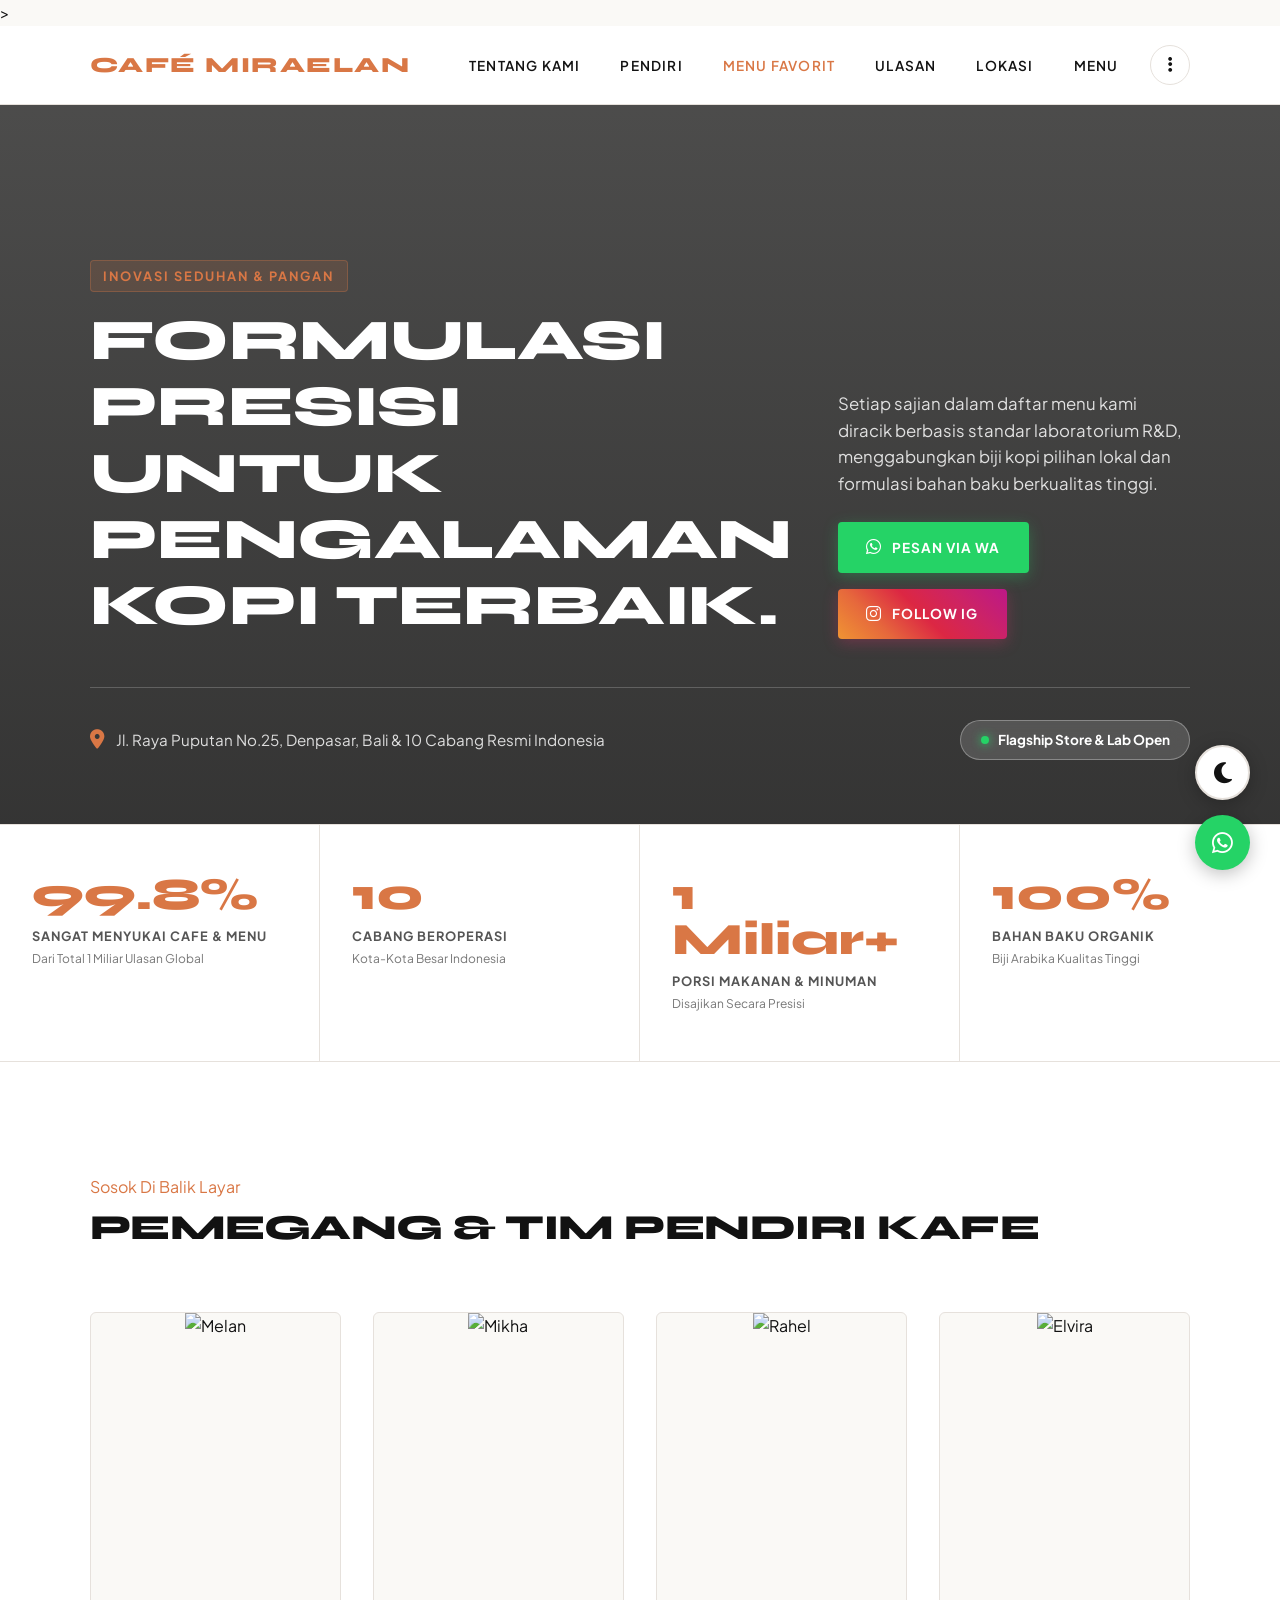
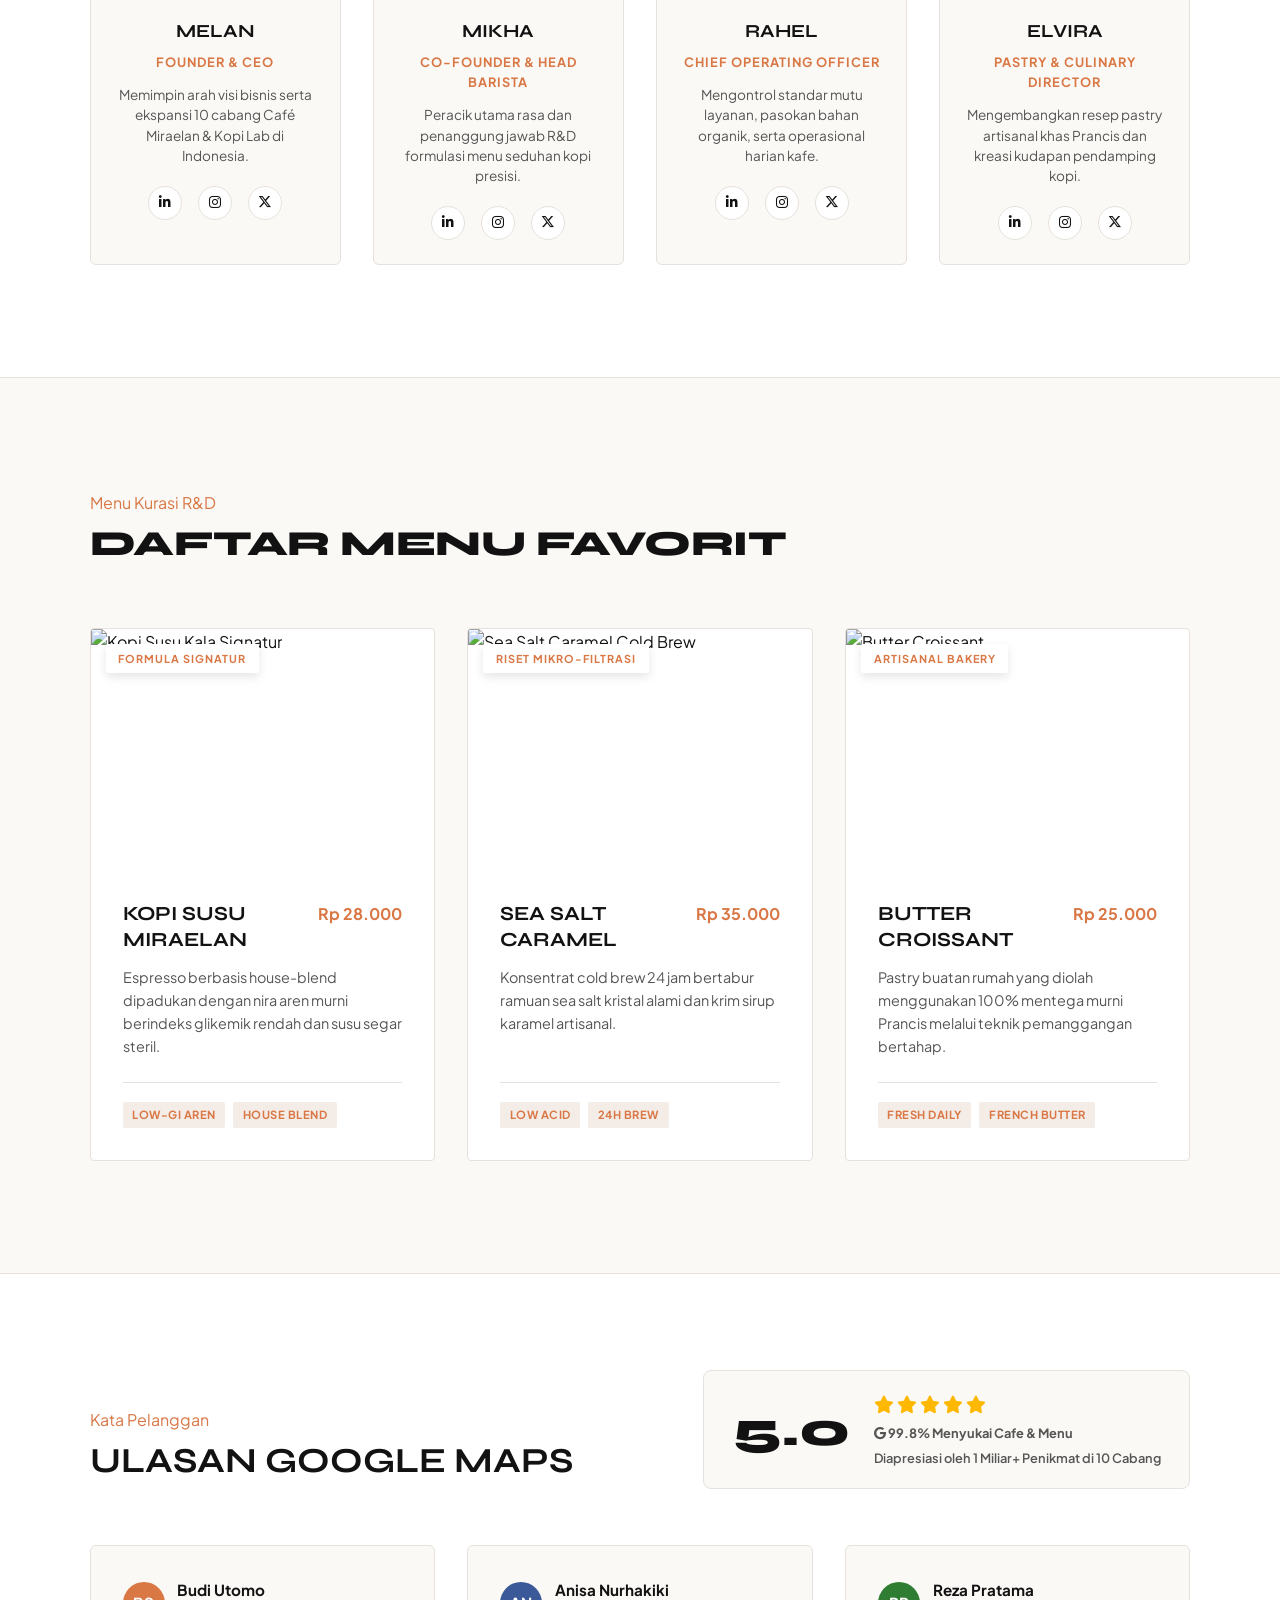
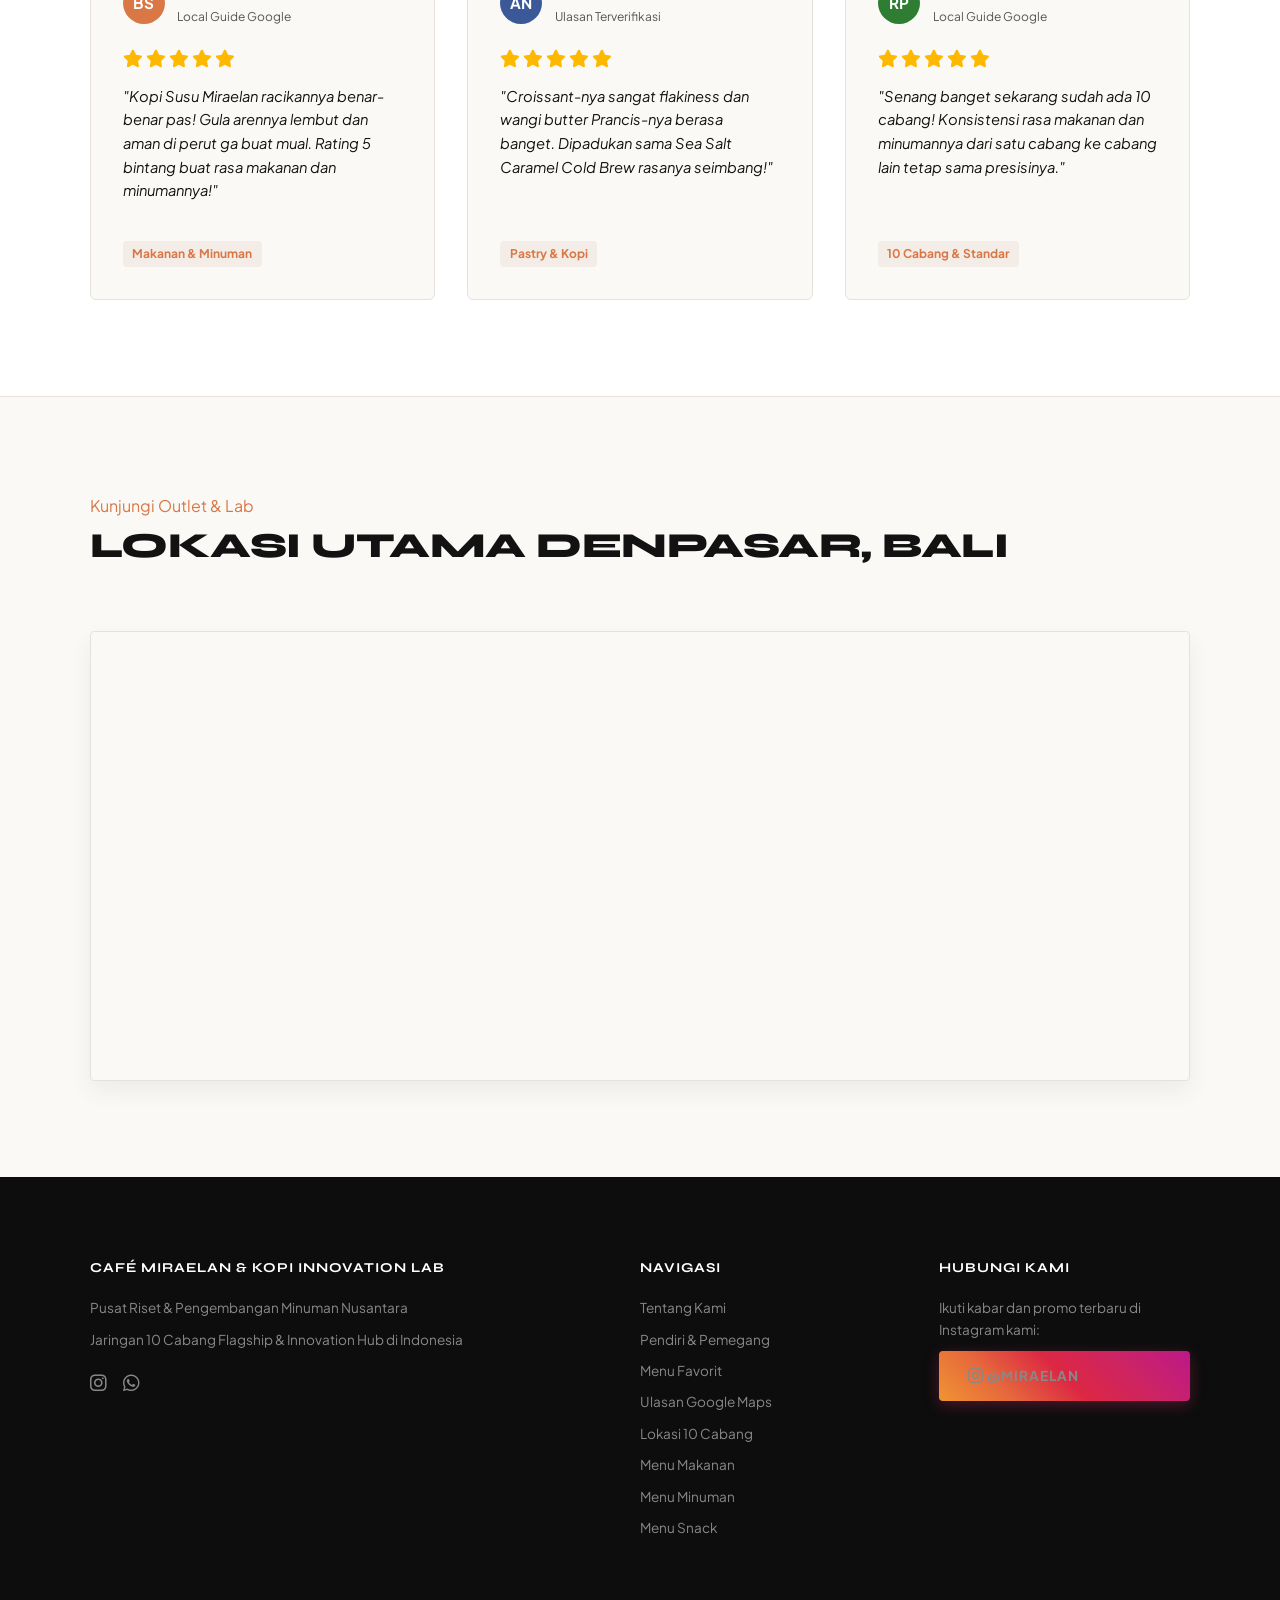
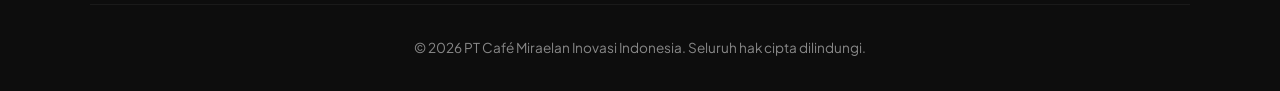
==== index.html @ 660aba0a "Add initial HTML structure for Café Miraelan" ====
<!DOCTYPE html>
<html lang="id">
<head>
    <meta charset="UTF-8">
    <meta name="viewport" content="width=device-width, initial-scale=1.0">
    <title>Menu & Inovasi — Café Miraelan</title>

    <link rel="preconnect" href="https://fonts.googleapis.com">
    <link rel="preconnect" href="https://fonts.gstatic.com" crossorigin>
    <link href="https://fonts.googleapis.com/css2?family=Plus+Jakarta+Sans:wght@400;500;600;700&family=Syne:wght@700;800&display=swap" rel="stylesheet">
    <link rel="stylesheet" href="cafe.css">
    <link rel="stylesheet" href="https://cdnjs.cloudflare.com/ajax/libs/font-awesome/6.4.0/css/all.min.css">

 <style>
 </style>>
       
       <body>
    <div class="floating-container">
        <button class="floating-btn theme-toggle-float" id="themeToggle" aria-label="Ubah Mode Gelap/Terang" title="Mode Gelap/Terang">
            <i class="fa-solid fa-moon" id="themeIcon"></i>
        </button>

        <a href="https://wa.me/6281234567890?text=Halo%20Kala%20%26%20Kopi%20Lab,%20saya%20ingin%20bertanya%20mengenai%20menu%20dan%20layanan." class="floating-btn wa-float" target="_blank" aria-label="Chat WhatsApp" title="WhatsApp Us">
            <i class="fa-brands fa-whatsapp"></i>
        </a>
    </div>

    <nav>
        <div class="logo"><span>Café Miraelan</span></div>
        
        <div class="nav-right-container">
            <ul class="nav-links">
                <li><a href="#about">Tentang Kami</a></li>
                <li><a href="#team">Pendiri</a></li>
                <li><a href="#menu" class="active">Menu Favorit</a></li>
                <li><a href="#reviews">Ulasan</a></li>
                <li><a href="#location">Lokasi</a></li>
                <li><a href="foods.html">Menu</a></li>
            </ul>

            <div class="more-options-wrapper">
                <button class="btn-dots" aria-label="Menu Opsi Tambahan">
                    <i class="fa-solid fa-ellipsis-vertical"></i>
                </button>
                <div class="dropdown-menu">
                    <a href="https://instagram.com/miraelan" target="_blank">
                        <i class="fa-brands fa-instagram" style="color: var(--ig-color);"></i> Instagram Kami
                    </a>
                    <a href="https://wa.me/6281234567890?text=Halo,%20saya%20ingin%20reservasi%20meja." target="_blank">
                        <i class="fa-solid fa-calendar-check"></i> Reservasi Meja
                    </a>
                    <a href="https://wa.me/6281234567890?text=Halo,%20saya%20berminat%20dengan%20info%20kemitraan." target="_blank">
                        <i class="fa-solid fa-handshake"></i> Info Kemitraan
                    </a>
                    <a href="#location">
                        <i class="fa-solid fa-map-location-dot"></i> Petunjuk Arah
                    </a>
                    <a href="https://wa.me/6281234567890?text=Halo,%20saya%20butuh%20bantuan." target="_blank">
                        <i class="fa-brands fa-whatsapp" style="color: var(--wa-color);"></i> Bantuan (WhatsApp)
                    </a>
                </div>
            </div>
        </div>
    </nav>

    <section class="hero-section" id="about">
        <div class="hero-top-content">
            <div class="hero-text-left">
                <span class="tag-label">Inovasi Seduhan & Pangan</span>
                <h1>Formulasi Presisi Untuk Pengalaman Kopi Terbaik.</h1>
            </div>
            <div class="hero-text-right">
                <p>Setiap sajian dalam daftar menu kami diracik berbasis standar laboratorium R&D, menggabungkan biji kopi pilihan lokal dan formulasi bahan baku berkualitas tinggi.</p>
                <div class="hero-action-buttons">
                    <a href="https://wa.me/6281234567890?text=Halo%20miraelan%20%26%20cafe,%20saya%20ingin%20memesan%20atau%20bertanya%20seputar%20menu." target="_blank" class="btn-wa">
                        <i class="fa-brands fa-whatsapp fa-lg"></i> Pesan via WA
                    </a>
                    <a href="https://instagram.com/miraelan" target="_blank" class="btn-ig">
                        <i class="fa-brands fa-instagram fa-lg"></i> Follow IG
                    </a>
                </div>
            </div>
        </div>

        <div class="hero-bottom-bar">
            <div class="hero-location-info">
                <i class="fa-solid fa-location-dot"></i>
                <span>Jl. Raya Puputan No.25, Denpasar, Bali & 10 Cabang Resmi Indonesia</span>
            </div>
            <div class="status-badge">
                <span class="status-dot"></span> Flagship Store & Lab Open
            </div>
        </div>
    </section>

    <!-- STATS BAR -->
    <section class="stats-section">
        <div class="stat-box">
            <div class="stat-number">99.8%</div>
            <div class="stat-label">Sangat Menyukai Cafe & Menu</div>
            <div class="stat-subtext">Dari Total 1 Miliar Ulasan Global</div>
        </div>
        <div class="stat-box">
            <div class="stat-number">10</div>
            <div class="stat-label">Cabang Beroperasi</div>
            <div class="stat-subtext">Kota-Kota Besar Indonesia</div>
        </div>
        <div class="stat-box">
            <div class="stat-number">1 Miliar+</div>
            <div class="stat-label">Porsi Makanan & Minuman</div>
            <div class="stat-subtext">Disajikan Secara Presisi</div>
        </div>
        <div class="stat-box">
            <div class="stat-number">100%</div>
            <div class="stat-label">Bahan Baku Organik</div>
            <div class="stat-subtext">Biji Arabika Kualitas Tinggi</div>
        </div>
    </section>

    <section class="team-section" id="team">
        <div class="section-header">
            <span class="tag-label" style="color:var(--accent-brand);">Sosok Di Balik Layar</span>
            <h2>Pemegang & Tim Pendiri Kafe</h2>
        </div>

        <div class="team-grid">
            <div class="team-card">
                <div class="team-img-wrapper">
                   <img src="https://lh3.googleusercontent.com/d/1PDUPgohkQk0gIFVzy_YN0yIId0u9ODTA" alt="Melan">
                </div>
                <div class="team-info">
                    <h3>Melan</h3>
                    <div class="team-role">Founder & CEO</div>
                    <p class="team-bio">Memimpin arah visi bisnis serta ekspansi 10 cabang Café Miraelan & Kopi Lab di Indonesia.</p>
                    <div class="team-socials">
                        <a href="#" aria-label="LinkedIn"><i class="fa-brands fa-linkedin-in"></i></a>
                        <a href="https://www.instagram.com/st4r_1ann?srtk=Y3JmbThzcjY0czE2" target="_blank" aria-label="Instagram"><i class="fa-brands fa-instagram"></i></a>
                        <a href="#" aria-label="Twitter"><i class="fa-brands fa-x-twitter"></i></a>
                    </div>
                </div>
            </div>

            <div class="team-card">
                <div class="team-img-wrapper">
                    <img src="https://lh3.googleusercontent.com/d/1TwLd3W1vUViE1jjOAXVigXnCChrbwcMU" alt="Mikha">
                </div>
                <div class="team-info">
                    <h3>Mikha</h3>
                    <div class="team-role">Co-Founder & Head Barista</div>
                    <p class="team-bio">Peracik utama rasa dan penanggung jawab R&D formulasi menu seduhan kopi presisi.</p>
                    <div class="team-socials">
                        <a href="#" aria-label="LinkedIn"><i class="fa-brands fa-linkedin-in"></i></a>
                        <a href="https://www.instagram.com/mikha_lethizia?mdxt=MTZrcTJkb21zYjBlZQ==" target="_blank" aria-label="Instagram"><i class="fa-brands fa-instagram"></i></a>
                        <a href="#" aria-label="Twitter"><i class="fa-brands fa-x-twitter"></i></a>
                    </div>
                </div>
            </div>

            <div class="team-card">
                <div class="team-img-wrapper">
                    <img src="https://lh3.googleusercontent.com/d/1d4FSAO7X0Qs5KUKuJMWf9IGuS--32dVZ" alt="Rahel">
                </div>
                <div class="team-info">
                    <h3>Rahel</h3>
                    <div class="team-role">Chief Operating Officer</div>
                    <p class="team-bio">Mengontrol standar mutu layanan, pasokan bahan organik, serta operasional harian kafe.</p>
                    <div class="team-socials">
                        <a href="#" aria-label="LinkedIn"><i class="fa-brands fa-linkedin-in"></i></a>
                        <a href="https://www.instagram.com/rachel_a.a?vrfl=MWhzc2VuaDA2aWg1OQ==" target="_blank" aria-label="Instagram"><i class="fa-brands fa-instagram"></i></a>
                        <a href="#" aria-label="Twitter"><i class="fa-brands fa-x-twitter"></i></a>
                    </div>
                </div>
            </div>

            <div class="team-card">
                <div class="team-img-wrapper">
                    <img src="https://lh3.googleusercontent.com/d/1xRf4KcVog4nuaSYYSrbopZs-MMJX8otW" alt="Elvira">
                </div>
                <div class="team-info">
                    <h3>Elvira</h3>
                    <div class="team-role">Pastry & Culinary Director</div>
                    <p class="team-bio">Mengembangkan resep pastry artisanal khas Prancis dan kreasi kudapan pendamping kopi.</p>
                    <div class="team-socials">
                        <a href="#" aria-label="LinkedIn"><i class="fa-brands fa-linkedin-in"></i></a>
                        <a href="https://www.instagram.com/elvragvnni_?cplk=dXlhMTVucjlhbXcx" target="_blank" aria-label="Instagram"><i class="fa-brands fa-instagram"></i></a>
                        <a href="#" aria-label="Twitter"><i class="fa-brands fa-x-twitter"></i></a>
                    </div>
                </div>
            </div>
        </div>
    </section>

    <section class="menu-section" id="menu">
        <div class="section-header">
            <span class="tag-label" style="color:var(--accent-brand);">Menu Kurasi R&D</span>
            <h2>Daftar Menu Favorit</h2>
        </div>

        <div class="menu-grid">
            <div class="menu-card">
                <div class="menu-img-box">
                    <span class="badge-innovation">Formula Signatur</span>
                    <img src="https://images.unsplash.com/photo-1541167760496-1628856ab772?auto=format&fit=crop&w=600&q=80" alt="Kopi Susu Kala Signatur">
                </div>
                <div class="menu-body">
                    <div class="menu-title-row">
                        <h3>Kopi Susu miraelan</h3>
                        <span class="menu-price">Rp 28.000</span>
                    </div>
                    <p class="menu-desc">Espresso berbasis house-blend dipadukan dengan nira aren murni berindeks glikemik rendah dan susu segar steril.</p>
                    <div class="menu-tags">
                        <span class="tag-pill">Low-GI Aren</span>
                        <span class="tag-pill">House Blend</span>
                    </div>
                </div>
            </div>

            <div class="menu-card">
                <div class="menu-img-box">
                    <span class="badge-innovation">Riset Mikro-Filtrasi</span>
                    <img src="https://images.unsplash.com/photo-1517701604599-bb29b565090c?auto=format&fit=crop&w=600&q=80" alt="Sea Salt Caramel Cold Brew">
                </div>
                <div class="menu-body">
                    <div class="menu-title-row">
                        <h3>Sea Salt Caramel</h3>
                        <span class="menu-price">Rp 35.000</span>
                    </div>
                    <p class="menu-desc">Konsentrat cold brew 24 jam bertabur ramuan sea salt kristal alami dan krim sirup karamel artisanal.</p>
                    <div class="menu-tags">
                        <span class="tag-pill">Low Acid</span>
                        <span class="tag-pill">24h Brew</span>
                    </div>
                </div>
            </div>

            <div class="menu-card">
                <div class="menu-img-box">
                    <span class="badge-innovation">Artisanal Bakery</span>
                    <img src="https://images.unsplash.com/photo-1555507036-ab1f4038808a?auto=format&fit=crop&w=600&q=80" alt="Butter Croissant">
                </div>
                <div class="menu-body">
                    <div class="menu-title-row">
                        <h3>Butter Croissant</h3>
                        <span class="menu-price">Rp 25.000</span>
                    </div>
                    <p class="menu-desc">Pastry buatan rumah yang diolah menggunakan 100% mentega murni Prancis melalui teknik pemanggangan bertahap.</p>
                    <div class="menu-tags">
                        <span class="tag-pill">Fresh Daily</span>
                        <span class="tag-pill">French Butter</span>
                    </div>
                </div>
            </div>
        </div>
    </section>

    <section class="reviews-section" id="reviews">
        <div class="reviews-header">
            <div>
                <span class="tag-label" style="color:var(--accent-brand);">Kata Pelanggan</span>
                <h2 style="font-family: var(--font-heading); font-size: 2.2rem; text-transform: uppercase;">Ulasan Google Maps</h2>
            </div>

            <div class="gmaps-score-card">
                <div class="gmaps-score">5.0</div>
                <div class="gmaps-details">
                    <div class="stars-gold">
                        <i class="fa-solid fa-star"></i>
                        <i class="fa-solid fa-star"></i>
                        <i class="fa-solid fa-star"></i>
                        <i class="fa-solid fa-star"></i>
                        <i class="fa-solid fa-star"></i>
                    </div>
                    <span><i class="fa-brands fa-google"></i> <b>99.8% Menyukai Cafe & Menu</b></span>
                    <span>Diapresiasi oleh 1 Miliar+ Penikmat di 10 Cabang</span>
                </div>
            </div>
        </div>

        <div class="reviews-grid">
            <div class="review-card">
                <div class="review-top">
                    <div class="reviewer-info">
                        <div class="reviewer-avatar">BS</div>
                        <div class="reviewer-meta">
                            <h4>Budi Utomo</h4>
                            <span>Local Guide Google</span>
                        </div>
                    </div>
                    <div class="stars-gold" style="margin-bottom: 0.8rem;">
                        <i class="fa-solid fa-star"></i>
                        <i class="fa-solid fa-star"></i>
                        <i class="fa-solid fa-star"></i>
                        <i class="fa-solid fa-star"></i>
                        <i class="fa-solid fa-star"></i>
                    </div>
                    <p class="review-text">"Kopi Susu Miraelan racikannya benar-benar pas! Gula arennya lembut dan aman di perut ga buat mual. Rating 5 bintang buat rasa makanan dan minumannya!"</p>
                </div>
                <div>
                    <span class="review-tag">Makanan & Minuman</span>
                </div>
            </div>

            <div class="review-card">
                <div class="review-top">
                    <div class="reviewer-info">
                        <div class="reviewer-avatar" style="background-color: #3B5998;">AN</div>
                        <div class="reviewer-meta">
                            <h4>Anisa Nurhakiki</h4>
                            <span>Ulasan Terverifikasi</span>
                        </div>
                    </div>
                    <div class="stars-gold" style="margin-bottom: 0.8rem;">
                        <i class="fa-solid fa-star"></i>
                        <i class="fa-solid fa-star"></i>
                        <i class="fa-solid fa-star"></i>
                        <i class="fa-solid fa-star"></i>
                        <i class="fa-solid fa-star"></i>
                    </div>
                    <p class="review-text">"Croissant-nya sangat flakiness dan wangi butter Prancis-nya berasa banget. Dipadukan sama Sea Salt Caramel Cold Brew rasanya seimbang!"</p>
                </div>
                <div>
                    <span class="review-tag">Pastry & Kopi</span>
                </div>
            </div>

            <div class="review-card">
                <div class="review-top">
                    <div class="reviewer-info">
                        <div class="reviewer-avatar" style="background-color: #2E7D32;">RP</div>
                        <div class="reviewer-meta">
                            <h4>Reza Pratama</h4>
                            <span>Local Guide Google</span>
                        </div>
                    </div>
                    <div class="stars-gold" style="margin-bottom: 0.8rem;">
                        <i class="fa-solid fa-star"></i>
                        <i class="fa-solid fa-star"></i>
                        <i class="fa-solid fa-star"></i>
                        <i class="fa-solid fa-star"></i>
                        <i class="fa-solid fa-star"></i>
                    </div>
                    <p class="review-text">"Senang banget sekarang sudah ada 10 cabang! Konsistensi rasa makanan dan minumannya dari satu cabang ke cabang lain tetap sama presisinya."</p>
                </div>
                <div>
                    <span class="review-tag">10 Cabang & Standar</span>
                </div>
            </div>
        </div>
    </section>

    <section class="location-section" id="location">
        <div class="section-header">
            <span class="tag-label" style="color:var(--accent-brand);">Kunjungi Outlet & Lab</span>
            <h2>Lokasi Utama Denpasar, Bali</h2>
        </div>
        <div class="map-wrapper">
            <iframe 
                src="https://www.google.com/maps/embed?pb=!1m18!1m12!1m3!1d3944.2587563821045!2d115.22384117592474!3d-8.666938288214156!2m3!1f0!2f0!3f0!3m2!1i1024!2i768!4f13.1!3m3!1m2!1s0x2dd2409053335555%3A0x6b87d9efae772183!2sJl.%20Raya%20Puputan%20No.25%2C%20Dangin%20Puri%20Klod%2C%20Kec.%20Denpasar%20Tim.%2C%20Kota%20Denpasar%2C%20Bali!5e0!3m2!1sid!2sid!4v1700000000000!5m2!1sid!2sid" 
                allowfullscreen="" 
                loading="lazy" 
                referrerpolicy="no-referrer-when-downgrade">
            </iframe>
        </div>
    </section>

    <footer>
        <div class="footer-grid">
            <div class="footer-col">
                <h4>Café Miraelan & Kopi Innovation Lab</h4>
                <p>Pusat Riset & Pengembangan Minuman Nusantara</p>
                <p>Jaringan 10 Cabang Flagship & Innovation Hub di Indonesia</p>
                <div class="footer-socials">
                    <a href="https://instagram.com/Miraelan" target="_blank" aria-label="Instagram"><i class="fa-brands fa-instagram"></i></a>
                    <a href="https://wa.me/6281234567890" target="_blank" aria-label="WhatsApp"><i class="fa-brands fa-whatsapp"></i></a>
                </div>
            </div>
            <div class="footer-col">
                <h4>Navigasi</h4>
                <a href="#about">Tentang Kami</a>
                <a href="#team">Pendiri & Pemegang</a>
                <a href="#menu">Menu Favorit</a>
                <a href="#reviews">Ulasan Google Maps</a>
                <a href="#location">Lokasi 10 Cabang</a>
                <a href="foods.html">Menu Makanan</a>
                <a href="drink.html">Menu Minuman</a>
                <a href="snack.html">Menu Snack</a>
            </div>
            <div class="footer-col">
                <h4>Hubungi Kami</h4>
                <p>Ikuti kabar dan promo terbaru di Instagram kami:</p>
                <a href="https://instagram.com/Miraelan" target="_blank" class="btn-ig" style="margin-top: 0.5rem;">
                    <i class="fa-brands fa-instagram fa-lg"></i> @Miraelan
                </a>
            </div>
        </div>
        <div class="copyright">
            &copy; 2026 PT Café Miraelan Inovasi Indonesia. Seluruh hak cipta dilindungi.
        </div>
    </footer>

    <script>
        const themeToggleBtn = document.getElementById('themeToggle');
        const themeIcon = document.getElementById('themeIcon');
        
        const currentTheme = localStorage.getItem('theme');

        if (currentTheme === 'dark') {
            document.documentElement.setAttribute('data-theme', 'dark');
            themeIcon.classList.remove('fa-moon');
            themeIcon.classList.add('fa-sun');
        }

        themeToggleBtn.addEventListener('click', () => {
            let theme = document.documentElement.getAttribute('data-theme');
            
            if (theme === 'dark') {
                document.documentElement.removeAttribute('data-theme');
                localStorage.setItem('theme', 'light');
                themeIcon.classList.remove('fa-sun');
                themeIcon.classList.add('fa-moon');
            } else {
                document.documentElement.setAttribute('data-theme', 'dark');
                localStorage.setItem('theme', 'dark');
                themeIcon.classList.remove('fa-moon');
                themeIcon.classList.add('fa-sun');
            }
        });
    </script>
</body>
</html>
---- cafe.css ----
* {
            margin: 0;
            padding: 0;
            box-sizing: border-box;
        }

        :root {
            --bg-light: #FAF9F6;
            --bg-white: #FFFFFF;
            --text-dark: #121212;
            --text-muted: #555555;
            --accent-brand: #D97745;
            --accent-soft: #F4ECE7;
            --border-color: #E6E1DC;
            --star-gold: #FFB800;
            --wa-color: #25D366;
            --wa-hover: #1DA851;
            --ig-color: #E1306C;
            --card-shadow: rgba(0,0,0,0.06);
            --font-heading: 'Syne', sans-serif;
            --font-body: 'Plus Jakarta Sans', sans-serif;
        }

        [data-theme="dark"] {
            --bg-light: #121212;
            --bg-white: #1E1E1E;
            --text-dark: #F5F5F5;
            --text-muted: #AAAAAA;
            --accent-brand: #E08552;
            --accent-soft: #2D231F;
            --border-color: #2E2E2E;
            --card-shadow: rgba(0,0,0,0.4);
        }

        body {
            background-color: var(--bg-light);
            color: var(--text-dark);
            font-family: var(--font-body);
            line-height: 1.6;
            scroll-behavior: smooth;
            -webkit-font-smoothing: antialiased;
            transition: background-color 0.4s ease, color 0.4s ease;
        }

        nav {
            display: flex;
            justify-content: space-between;
            align-items: center;
            padding: 1.2rem 7%;
            background: var(--bg-white);
            backdrop-filter: blur(10px);
            position: sticky;
            top: 0;
            z-index: 1000;
            border-bottom: 1px solid var(--border-color);
            transition: background-color 0.4s ease, border-color 0.4s ease;
        }

        .logo {
            font-family: var(--font-heading);
            font-size: 1.35rem;
            font-weight: 800;
            letter-spacing: 1.5px;
            color: var(--text-dark);
            text-transform: uppercase;
        }

        .logo span {
            color: var(--accent-brand);
        }

        .nav-right-container {
            display: flex;
            align-items: center;
            gap: 2rem;
        }

        .nav-links {
            display: flex;
            list-style: none;
            gap: 2.5rem;
        }

        .nav-links a {
            text-decoration: none;
            color: var(--text-dark);
            font-size: 0.85rem;
            font-weight: 600;
            text-transform: uppercase;
            letter-spacing: 1.2px;
            transition: color 0.3s ease;
        }

        .nav-links a.active, .nav-links a:hover {
            color: var(--accent-brand);
        }

        .more-options-wrapper {
            position: relative;
            display: inline-block;
        }

        .btn-dots {
            background: transparent;
            border: 1px solid var(--border-color);
            width: 40px;
            height: 40px;
            border-radius: 50%;
            cursor: pointer;
            display: flex;
            align-items: center;
            justify-content: center;
            font-size: 1.1rem;
            color: var(--text-dark);
            transition: all 0.3s ease;
        }

        .btn-dots:hover, .more-options-wrapper:hover .btn-dots {
            background-color: var(--accent-soft);
            color: var(--accent-brand);
            border-color: var(--accent-brand);
        }

        .dropdown-menu {
            display: none;
            position: absolute;
            right: 0;
            top: 50px;
            background-color: var(--bg-white);
            min-width: 220px;
            box-shadow: 0 10px 30px var(--card-shadow);
            border: 1px solid var(--border-color);
            border-radius: 6px;
            z-index: 1001;
            padding: 0.5rem 0;
        }

        .more-options-wrapper:hover .dropdown-menu {
            display: block;
        }

        .dropdown-menu a {
            color: var(--text-dark);
            padding: 0.75rem 1.25rem;
            text-decoration: none;
            display: flex;
            align-items: center;
            gap: 0.75rem;
            font-size: 0.85rem;
            font-weight: 600;
            transition: background 0.2s ease;
        }

        .dropdown-menu a:hover {
            background-color: var(--accent-soft);
            color: var(--accent-brand);
        }

        .hero-section {
            position: relative;
            min-height: 80vh;
            display: flex;
            flex-direction: column;
            justify-content: space-between;
            padding: 6rem 7% 4rem;
            background: linear-gradient(180deg, rgba(18, 18, 18, 0.75) 0%, rgba(18, 18, 18, 0.85) 100%), 
                        url('https://images.unsplash.com/photo-1554118811-1e0d58224f24?auto=format&fit=crop&w=1920&q=80') center/cover no-repeat;
            color: #FFFFFF;
            border-bottom: 1px solid var(--border-color);
        }

        .hero-top-content {
            display: flex;
            justify-content: space-between;
            align-items: flex-end;
            gap: 3rem;
            margin-top: auto;
            margin-bottom: 3rem;
        }

        .hero-text-left {
            max-width: 700px;
        }

        .hero-text-left .tag-label {
            display: inline-block;
            font-size: 0.8rem;
            font-weight: 700;
            text-transform: uppercase;
            letter-spacing: 2px;
            color: var(--accent-brand);
            margin-bottom: 1rem;
            background: rgba(217, 119, 69, 0.15);
            padding: 0.3rem 0.8rem;
            border-radius: 4px;
            border: 1px solid rgba(217, 119, 69, 0.3);
        }

        .hero-text-left h1 {
            font-family: var(--font-heading);
            font-size: clamp(2.4rem, 4.5vw, 4rem);
            font-weight: 800;
            line-height: 1.15;
            text-transform: uppercase;
            letter-spacing: -0.5px;
            color: #FFFFFF;
        }

        .hero-text-right {
            max-width: 420px;
            display: flex;
            flex-direction: column;
            align-items: flex-start;
            gap: 1.5rem;
        }

        .hero-text-right p {
            color: #E0E0E0;
            font-size: 1.05rem;
            line-height: 1.6;
        }

        .hero-action-buttons {
            display: flex;
            gap: 1rem;
            flex-wrap: wrap;
        }

        .hero-bottom-bar {
            display: flex;
            justify-content: space-between;
            align-items: center;
            border-top: 1px solid rgba(255, 255, 255, 0.2);
            padding-top: 2rem;
        }

        .hero-location-info {
            display: flex;
            align-items: center;
            gap: 0.8rem;
            font-size: 0.95rem;
            color: #DDDDDD;
        }

        .hero-location-info i {
            color: var(--accent-brand);
            font-size: 1.2rem;
        }

        .status-badge {
            background: rgba(255, 255, 255, 0.15);
            backdrop-filter: blur(8px);
            border: 1px solid rgba(255, 255, 255, 0.3);
            color: #FFFFFF;
            padding: 0.5rem 1.2rem;
            border-radius: 50px;
            font-size: 0.85rem;
            font-weight: 700;
            display: flex;
            align-items: center;
            gap: 0.6rem;
        }

        .status-dot {
            width: 8px;
            height: 8px;
            background-color: var(--wa-color);
            border-radius: 50%;
            box-shadow: 0 0 10px var(--wa-color);
        }

        .stats-section {
            display: grid;
            grid-template-columns: repeat(4, 1fr);
            background: var(--bg-white);
            border-bottom: 1px solid var(--border-color);
            transition: background-color 0.4s ease;
        }

        .stat-box {
            padding: 3rem 2rem;
            border-right: 1px solid var(--border-color);
        }

        .stat-box:last-child {
            border-right: none;
        }

        .stat-number {
            font-family: var(--font-heading);
            font-size: 2.8rem;
            font-weight: 800;
            color: var(--accent-brand);
            line-height: 1;
            margin-bottom: 0.5rem;
        }

        .stat-label {
            font-size: 0.8rem;
            color: var(--text-muted);
            font-weight: 700;
            text-transform: uppercase;
            letter-spacing: 1px;
        }

        .stat-subtext {
            font-size: 0.75rem;
            color: var(--text-muted);
            margin-top: 0.2rem;
            opacity: 0.8;
        }

        .team-section {
            padding: 7rem 7%;
            background: var(--bg-white);
            border-bottom: 1px solid var(--border-color);
            transition: background-color 0.4s ease;
        }

        .team-grid {
            display: grid;
            grid-template-columns: repeat(4, 1fr);
            gap: 2rem;
        }

        .team-card {
            background: var(--bg-light);
            border: 1px solid var(--border-color);
            border-radius: 6px;
            overflow: hidden;
            transition: all 0.3s ease;
            text-align: center;
        }

        .team-card:hover {
            transform: translateY(-5px);
            box-shadow: 0 15px 30px var(--card-shadow);
            border-color: var(--accent-brand);
        }

        .team-img-wrapper {
            width: 100%;
            height: 280px;
            overflow: hidden;
            position: relative;
        }

        .team-img-wrapper img {
            width: 100%;
            height: 100%;
            object-fit: cover;
            transition: transform 0.4s ease;
        }

        .team-card:hover .team-img-wrapper img {
            transform: scale(1.05);
        }

        .team-info {
            padding: 1.5rem;
        }

        .team-info h3 {
            font-family: var(--font-heading);
            font-size: 1.15rem;
            font-weight: 700;
            text-transform: uppercase;
            margin-bottom: 0.3rem;
        }

        .team-role {
            font-size: 0.8rem;
            font-weight: 700;
            color: var(--accent-brand);
            text-transform: uppercase;
            letter-spacing: 1px;
            margin-bottom: 0.8rem;
        }

        .team-bio {
            font-size: 0.85rem;
            color: var(--text-muted);
            line-height: 1.5;
            margin-bottom: 1.2rem;
        }

        .team-socials {
            display: flex;
            justify-content: center;
            gap: 1rem;
        }

        .team-socials a {
            width: 34px;
            height: 34px;
            border-radius: 50%;
            background: var(--bg-white);
            border: 1px solid var(--border-color);
            color: var(--text-dark);
            display: flex;
            align-items: center;
            justify-content: center;
            font-size: 0.85rem;
            text-decoration: none;
            transition: all 0.3s ease;
        }

        .team-socials a:hover {
            background: var(--accent-brand);
            color: #FFFFFF;
            border-color: var(--accent-brand);
        }

        .menu-section {
            padding: 7rem 7%;
        }

        .section-header {
            margin-bottom: 3.5rem;
        }

        .section-header h2 {
            font-family: var(--font-heading);
            font-size: 2.2rem;
            text-transform: uppercase;
            letter-spacing: -0.5px;
            font-weight: 800;
        }

        .menu-grid {
            display: grid;
            grid-template-columns: repeat(3, 1fr);
            gap: 2rem;
        }

        .menu-card {
            background: var(--bg-white);
            border: 1px solid var(--border-color);
            border-radius: 4px;
            overflow: hidden;
            display: flex;
            flex-direction: column;
            transition: all 0.3s ease;
        }

        .menu-card:hover {
            transform: translateY(-5px);
            box-shadow: 0 15px 30px var(--card-shadow);
            border-color: var(--accent-brand);
        }

        .menu-img-box {
            height: 240px;
            overflow: hidden;
            position: relative;
        }

        .menu-img-box img {
            width: 100%;
            height: 100%;
            object-fit: cover;
            transition: transform 0.5s ease;
        }

        .menu-card:hover .menu-img-box img {
            transform: scale(1.05);
        }

        .badge-innovation {
            position: absolute;
            top: 15px;
            left: 15px;
            background: var(--bg-white);
            color: var(--accent-brand);
            font-size: 0.68rem;
            font-weight: 700;
            text-transform: uppercase;
            letter-spacing: 1px;
            padding: 0.35rem 0.8rem;
            border-radius: 2px;
            box-shadow: 0 4px 10px rgba(0,0,0,0.1);
        }

        .menu-body {
            padding: 2rem;
            display: flex;
            flex-direction: column;
            flex-grow: 1;
        }

        .menu-title-row {
            display: flex;
            justify-content: space-between;
            align-items: flex-start;
            margin-bottom: 0.8rem;
            gap: 1rem;
        }

        .menu-title-row h3 {
            font-family: var(--font-heading);
            font-size: 1.25rem;
            font-weight: 700;
            text-transform: uppercase;
            line-height: 1.3;
        }

        .menu-price {
            font-family: var(--font-body);
            font-size: 1rem;
            font-weight: 700;
            color: var(--accent-brand);
            white-space: nowrap;
        }

        .menu-desc {
            color: var(--text-muted);
            font-size: 0.9rem;
            line-height: 1.6;
            margin-bottom: 1.5rem;
            flex-grow: 1;
        }

        .menu-tags {
            display: flex;
            gap: 0.5rem;
            flex-wrap: wrap;
            border-top: 1px solid var(--border-color);
            padding-top: 1.2rem;
        }

        .tag-pill {
            background: var(--accent-soft);
            color: var(--accent-brand);
            font-size: 0.7rem;
            font-weight: 700;
            padding: 0.25rem 0.6rem;
            border-radius: 2px;
            text-transform: uppercase;
            letter-spacing: 0.5px;
        }

        .reviews-section {
            background: var(--bg-white);
            padding: 6rem 7%;
            border-top: 1px solid var(--border-color);
            border-bottom: 1px solid var(--border-color);
            transition: background-color 0.4s ease;
        }

        .reviews-header {
            display: flex;
            justify-content: space-between;
            align-items: flex-end;
            margin-bottom: 3.5rem;
            gap: 2rem;
        }

        .gmaps-score-card {
            background: var(--bg-light);
            border: 1px solid var(--border-color);
            padding: 1.2rem 1.8rem;
            border-radius: 8px;
            display: flex;
            align-items: center;
            gap: 1.5rem;
        }

        .gmaps-score {
            font-family: var(--font-heading);
            font-size: 3rem;
            font-weight: 800;
            color: var(--text-dark);
            line-height: 1;
        }

        .gmaps-details {
            display: flex;
            flex-direction: column;
            gap: 0.3rem;
        }

        .stars-gold {
            color: var(--star-gold);
            font-size: 1.1rem;
        }

        .gmaps-details span {
            font-size: 0.8rem;
            color: var(--text-muted);
            font-weight: 600;
        }

        .reviews-grid {
            display: grid;
            grid-template-columns: repeat(3, 1fr);
            gap: 2rem;
        }

        .review-card {
            background: var(--bg-light);
            border: 1px solid var(--border-color);
            border-radius: 6px;
            padding: 2rem;
            display: flex;
            flex-direction: column;
            justify-content: space-between;
        }

        .review-top {
            margin-bottom: 1.2rem;
        }

        .reviewer-info {
            display: flex;
            align-items: center;
            gap: 0.8rem;
            margin-bottom: 1rem;
        }

        .reviewer-avatar {
            width: 42px;
            height: 42px;
            border-radius: 50%;
            background-color: var(--accent-brand);
            color: #FFFFFF;
            font-weight: 700;
            display: flex;
            align-items: center;
            justify-content: center;
            font-size: 0.95rem;
        }

        .reviewer-meta h4 {
            font-size: 0.95rem;
            font-weight: 700;
            color: var(--text-dark);
        }

        .reviewer-meta span {
            font-size: 0.75rem;
            color: var(--text-muted);
        }

        .review-text {
            font-size: 0.92rem;
            color: var(--text-dark);
            line-height: 1.6;
            font-style: italic;
        }

        .review-tag {
            display: inline-block;
            margin-top: 1.2rem;
            font-size: 0.75rem;
            font-weight: 700;
            color: var(--accent-brand);
            background: var(--accent-soft);
            padding: 0.2rem 0.6rem;
            border-radius: 4px;
        }

        .location-section {
            padding: 6rem 7%;
            background: var(--bg-light);
        }

        .map-wrapper {
            width: 100%;
            height: 450px;
            border: 1px solid var(--border-color);
            border-radius: 4px;
            overflow: hidden;
            box-shadow: 0 10px 25px var(--card-shadow);
        }

        .map-wrapper iframe {
            width: 100%;
            height: 100%;
            border: 0;
        }

        .btn-wa {
            display: inline-flex;
            align-items: center;
            gap: 0.6rem;
            padding: 0.9rem 1.8rem;
            background-color: var(--wa-color);
            color: #FFFFFF;
            text-decoration: none;
            font-weight: 700;
            font-size: 0.85rem;
            text-transform: uppercase;
            letter-spacing: 1px;
            border-radius: 4px;
            transition: all 0.3s ease;
            box-shadow: 0 4px 15px rgba(37, 211, 102, 0.3);
        }

        .btn-wa:hover {
            background-color: var(--wa-hover);
            transform: translateY(-2px);
            box-shadow: 0 6px 20px rgba(37, 211, 102, 0.4);
        }

        .btn-ig {
            display: inline-flex;
            align-items: center;
            gap: 0.6rem;
            padding: 0.9rem 1.8rem;
            background: linear-gradient(45deg, #f09433 0%, #e6683c 25%, #dc2743 50%, #cc2366 75%, #bc1888 100%);
            color: #FFFFFF;
            text-decoration: none;
            font-weight: 700;
            font-size: 0.85rem;
            text-transform: uppercase;
            letter-spacing: 1px;
            border-radius: 4px;
            transition: all 0.3s ease;
            box-shadow: 0 4px 15px rgba(225, 48, 108, 0.3);
        }

        .btn-ig:hover {
            transform: translateY(-2px);
            box-shadow: 0 6px 20px rgba(225, 48, 108, 0.4);
        }

        .floating-container {
            position: fixed;
            bottom: 30px;
            right: 30px;
            display: flex;
            flex-direction: column;
            gap: 15px;
            z-index: 9999;
        }

        .floating-btn {
            width: 55px;
            height: 55px;
            border-radius: 50%;
            display: flex;
            align-items: center;
            justify-content: center;
            font-size: 24px;
            box-shadow: 0 4px 18px rgba(0,0,0,0.25);
            text-decoration: none;
            transition: all 0.3s ease;
            border: none;
            cursor: pointer;
        }

        .wa-float {
            background-color: var(--wa-color);
            color: #FFF;
        }

        .wa-float:hover {
            background-color: var(--wa-hover);
            transform: scale(1.1);
        }

        .theme-toggle-float {
            background-color: var(--bg-white);
            color: var(--text-dark);
            border: 2px solid var(--border-color);
        }

        .theme-toggle-float:hover {
            transform: scale(1.1);
            color: var(--accent-brand);
            border-color: var(--accent-brand);
        }

        /* FOOTER */
        footer {
            padding: 5rem 7% 2rem;
            background: #0D0D0D;
            color: #888888;
            font-size: 0.85rem;
        }

        .footer-grid {
            display: grid;
            grid-template-columns: 2fr 1fr 1fr;
            gap: 3rem;
            margin-bottom: 3.5rem;
        }

        .footer-col h4 {
            color: #FFFFFF;
            font-family: var(--font-heading);
            text-transform: uppercase;
            margin-bottom: 1.2rem;
            letter-spacing: 1px;
        }

        .footer-col p, .footer-col a {
            color: #888888;
            text-decoration: none;
            display: block;
            margin-bottom: 0.6rem;
            transition: color 0.3s ease;
        }

        .footer-col a:hover {
            color: #FFFFFF;
        }

        .footer-socials {
            display: flex;
            gap: 1rem;
            margin-top: 1rem;
        }

        .footer-socials a {
            font-size: 1.2rem;
            color: #888888;
            transition: color 0.3s ease;
        }

        .footer-socials a:hover {
            color: var(--accent-brand);
        }

        .copyright {
            border-top: 1px solid #1A1A1A;
            padding-top: 2rem;
            text-align: center;
        }

        /* RESPONSIVE DESIGN */
        @media (max-width: 1024px) {
            .team-grid { grid-template-columns: repeat(2, 1fr); }
        }

        @media (max-width: 992px) {
            .hero-top-content { flex-direction: column; align-items: flex-start; gap: 2rem; }
            .hero-text-right { max-width: 100%; }
            .menu-grid, .reviews-grid { grid-template-columns: repeat(2, 1fr); }
            .stats-section { grid-template-columns: repeat(2, 1fr); }
            .stat-box { border-bottom: 1px solid var(--border-color); }
            .reviews-header { flex-direction: column; align-items: flex-start; }
        }

        @media (max-width: 768px) {
            .nav-links { display: none; }
            .hero-section { padding: 4rem 5% 3rem; min-height: 70vh; }
            .hero-bottom-bar { flex-direction: column; align-items: flex-start; gap: 1rem; }
            .team-grid, .menu-grid, .reviews-grid { grid-template-columns: 1fr; }
            .stats-section { grid-template-columns: 1fr; }
            .stat-box { border-right: none; }
            .footer-grid { grid-template-columns: 1fr; }
            .map-wrapper { height: 320px; }
            .floating-container { bottom: 20px; right: 20px; gap: 10px; }
            .floating-btn { width: 48px; height: 48px; font-size: 20px; }
        }
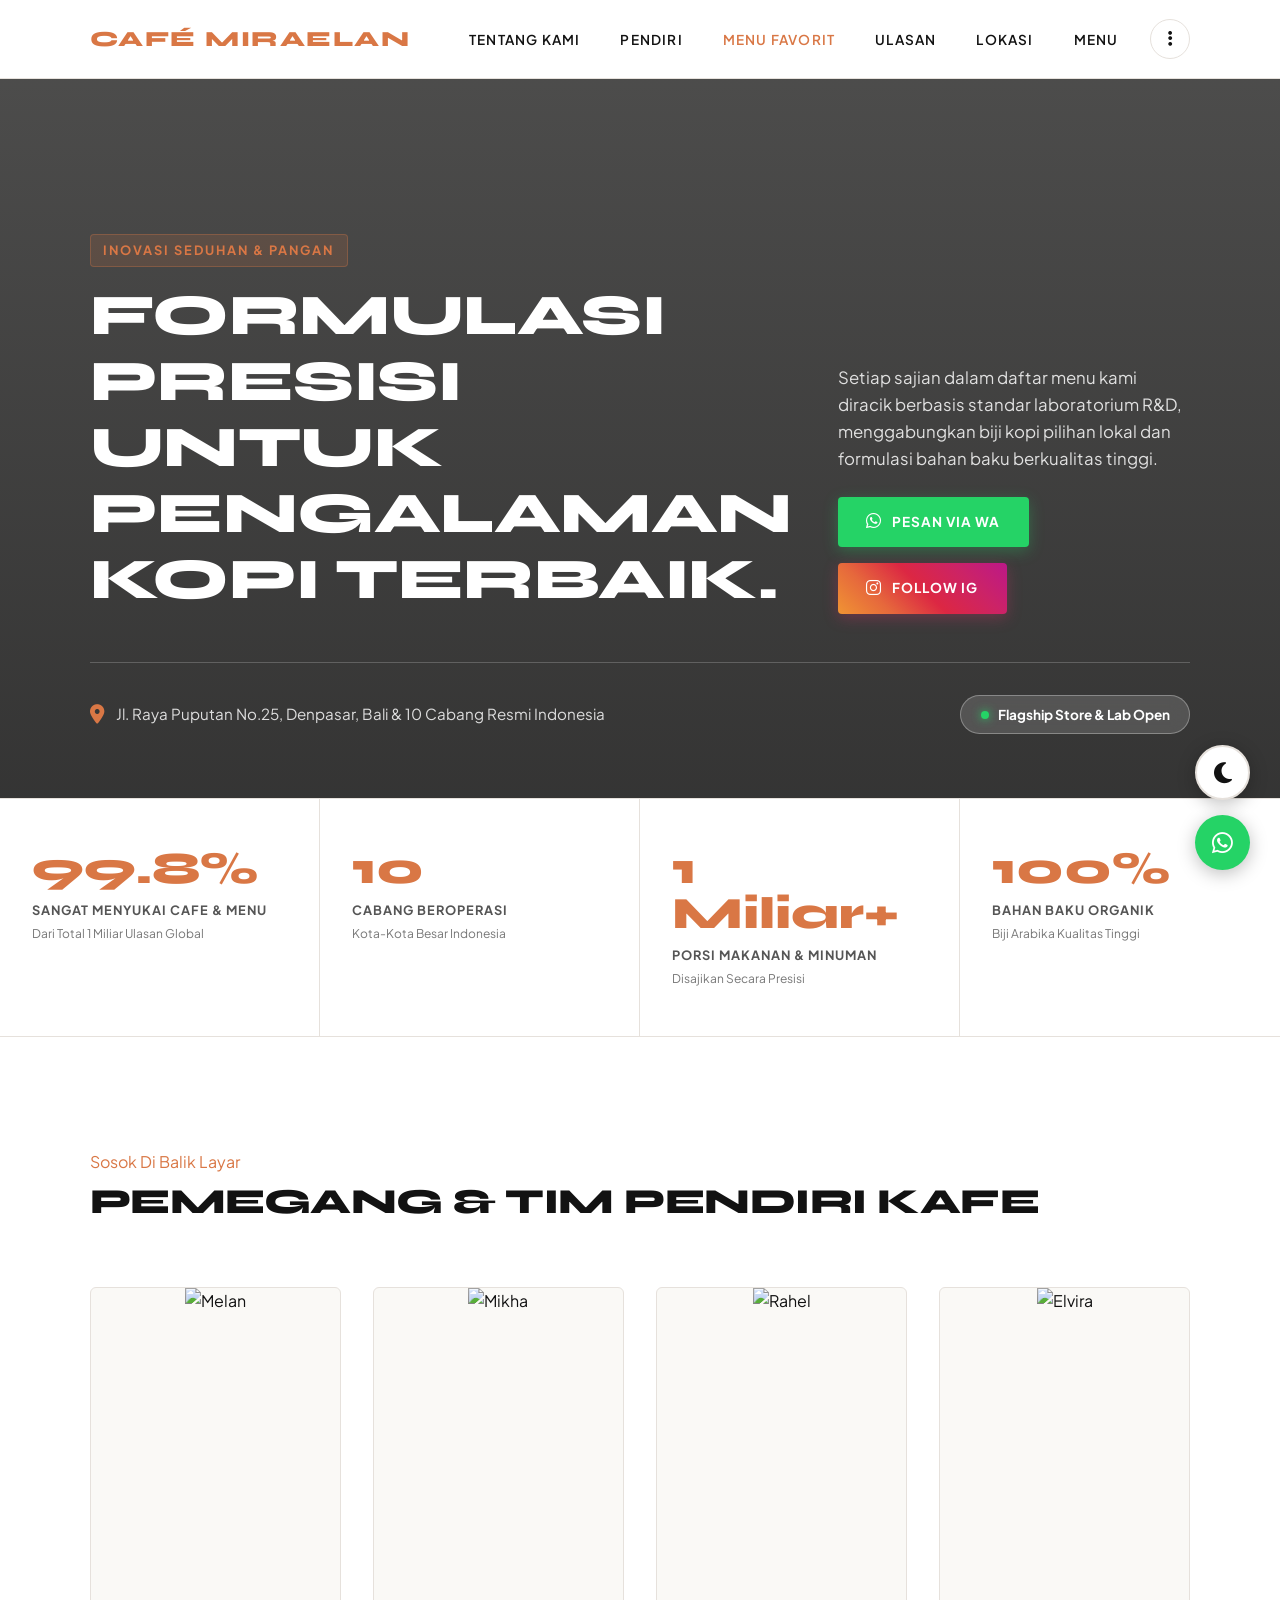
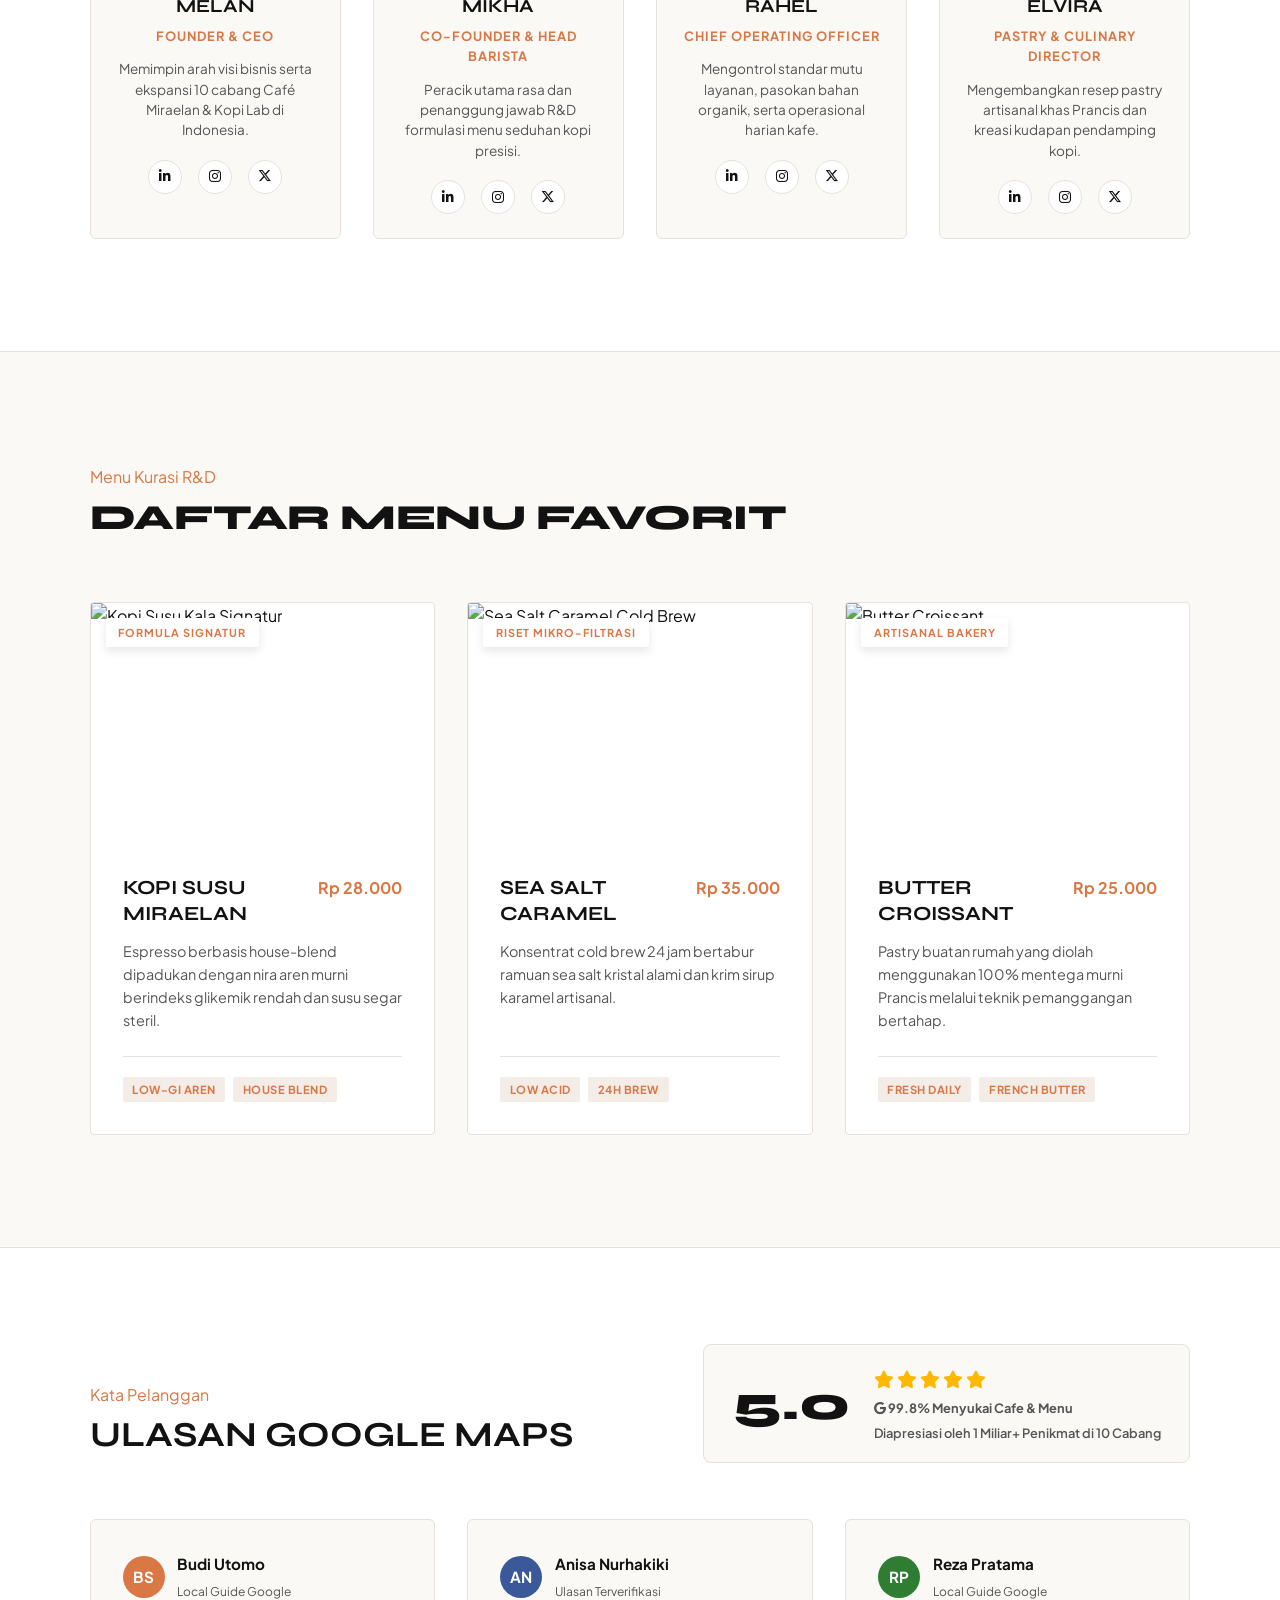
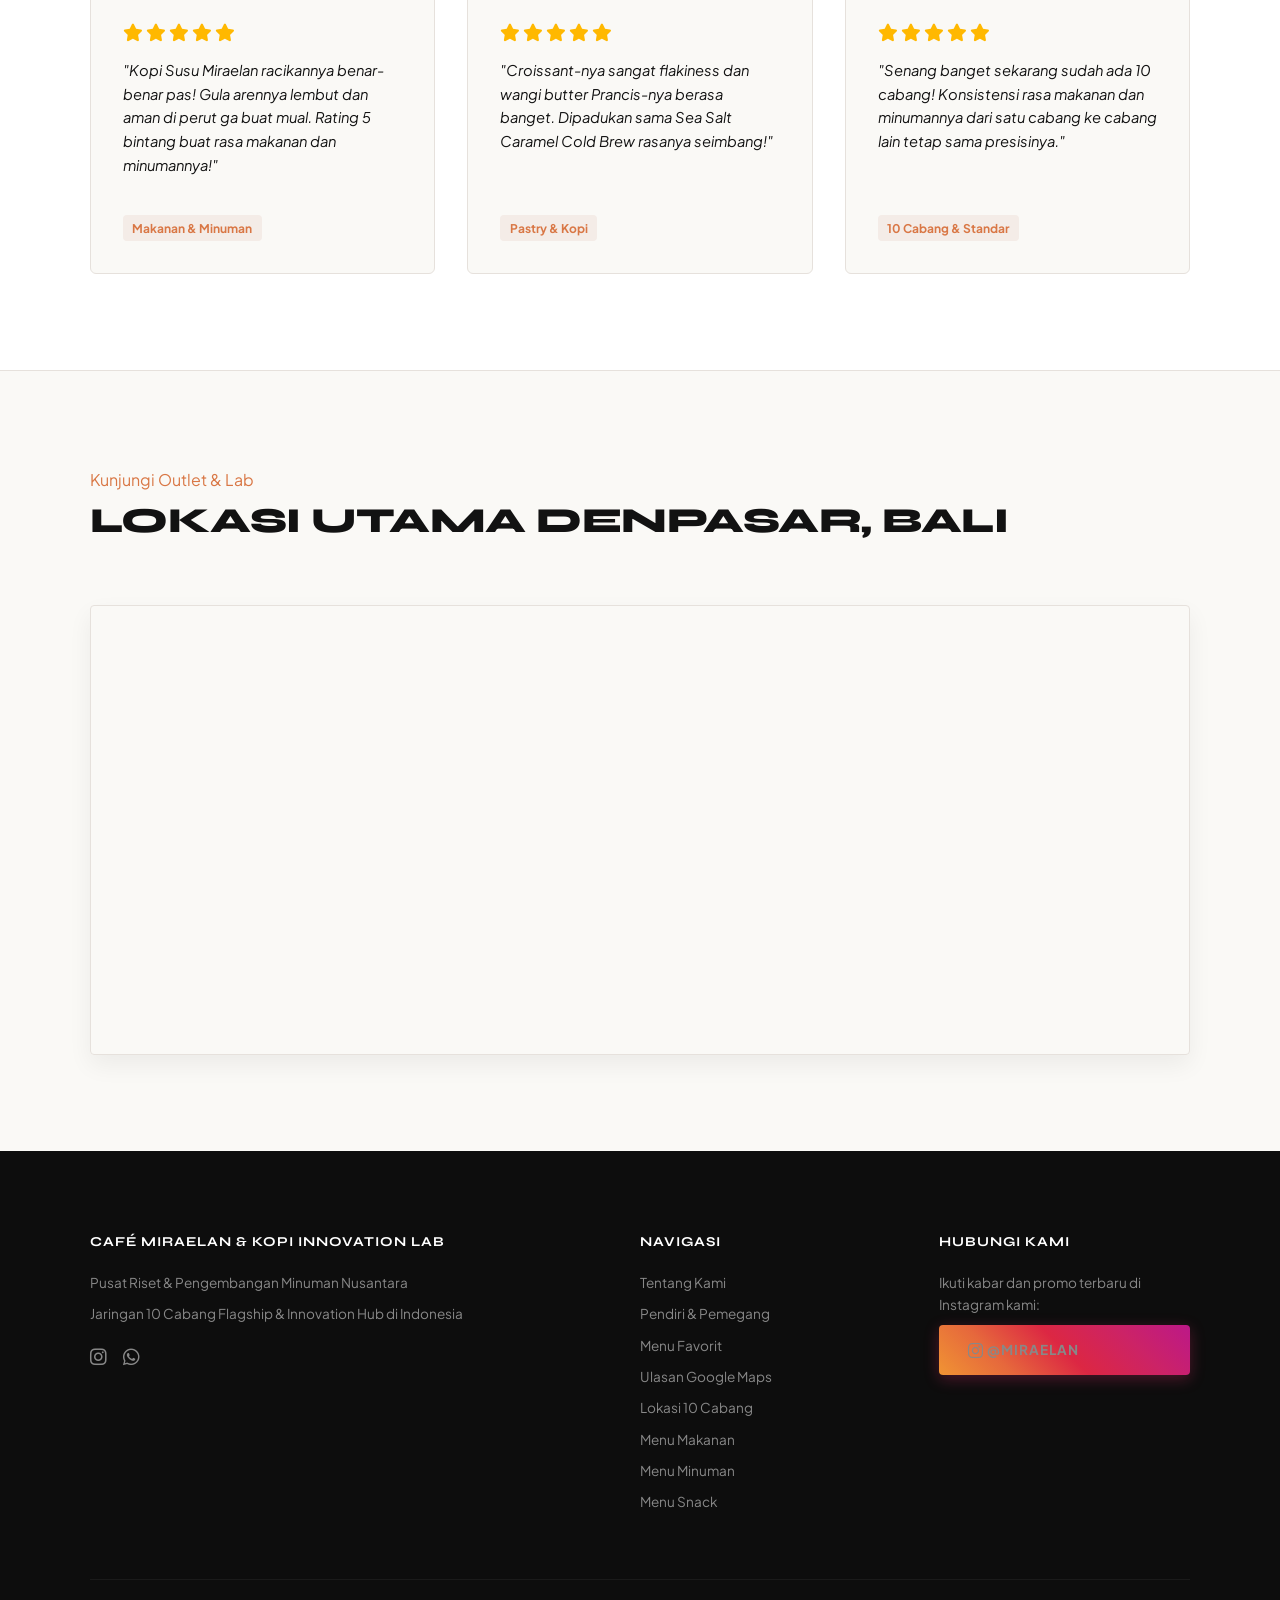
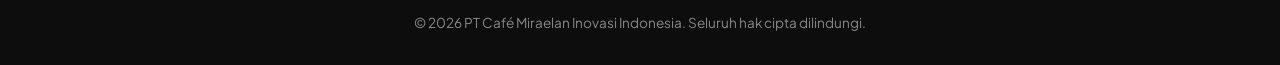
==== commit eb17e839: "Remove empty style tags Removed empty style tags from index.html" ====
--- a/index.html
+++ b/index.html
@@ -10,9 +10,6 @@
     <link href="https://fonts.googleapis.com/css2?family=Plus+Jakarta+Sans:wght@400;500;600;700&family=Syne:wght@700;800&display=swap" rel="stylesheet">
     <link rel="stylesheet" href="cafe.css">
     <link rel="stylesheet" href="https://cdnjs.cloudflare.com/ajax/libs/font-awesome/6.4.0/css/all.min.css">
-
- <style>
- </style>>
        
        <body>
     <div class="floating-container">
